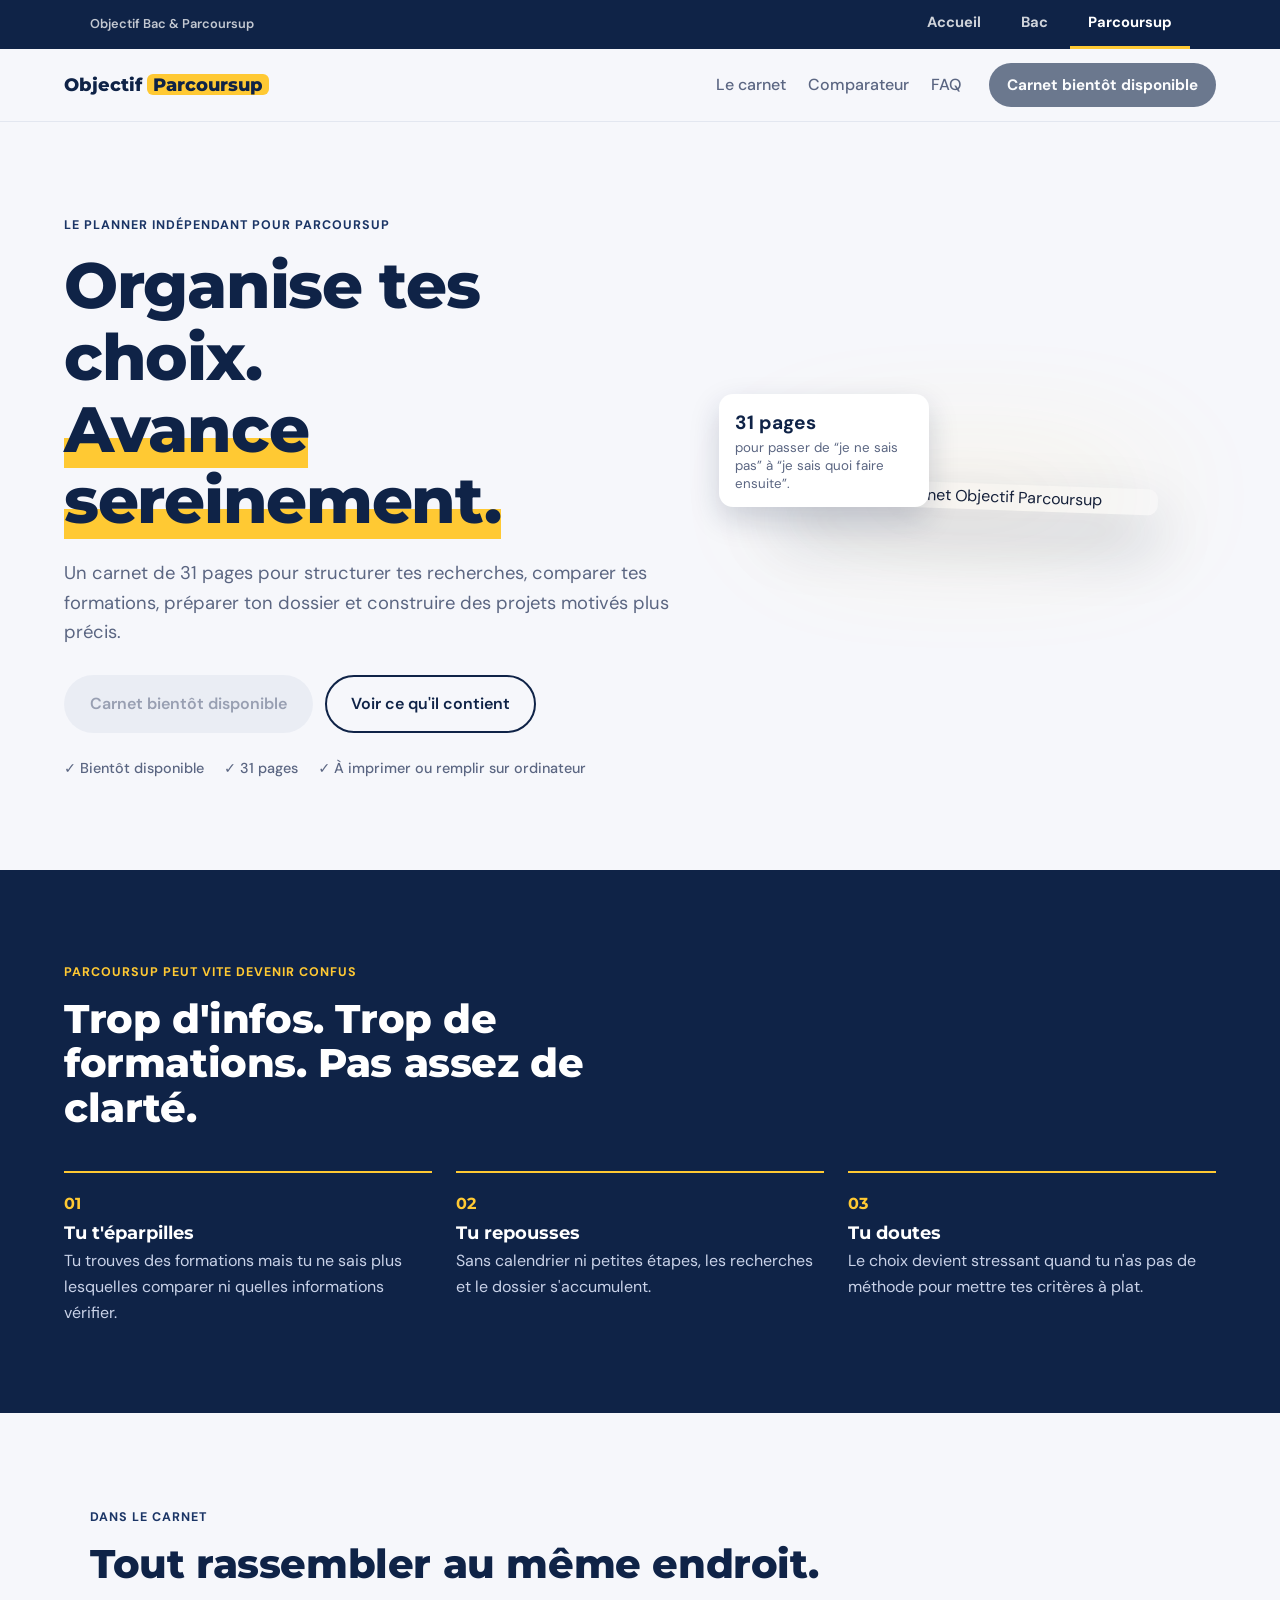
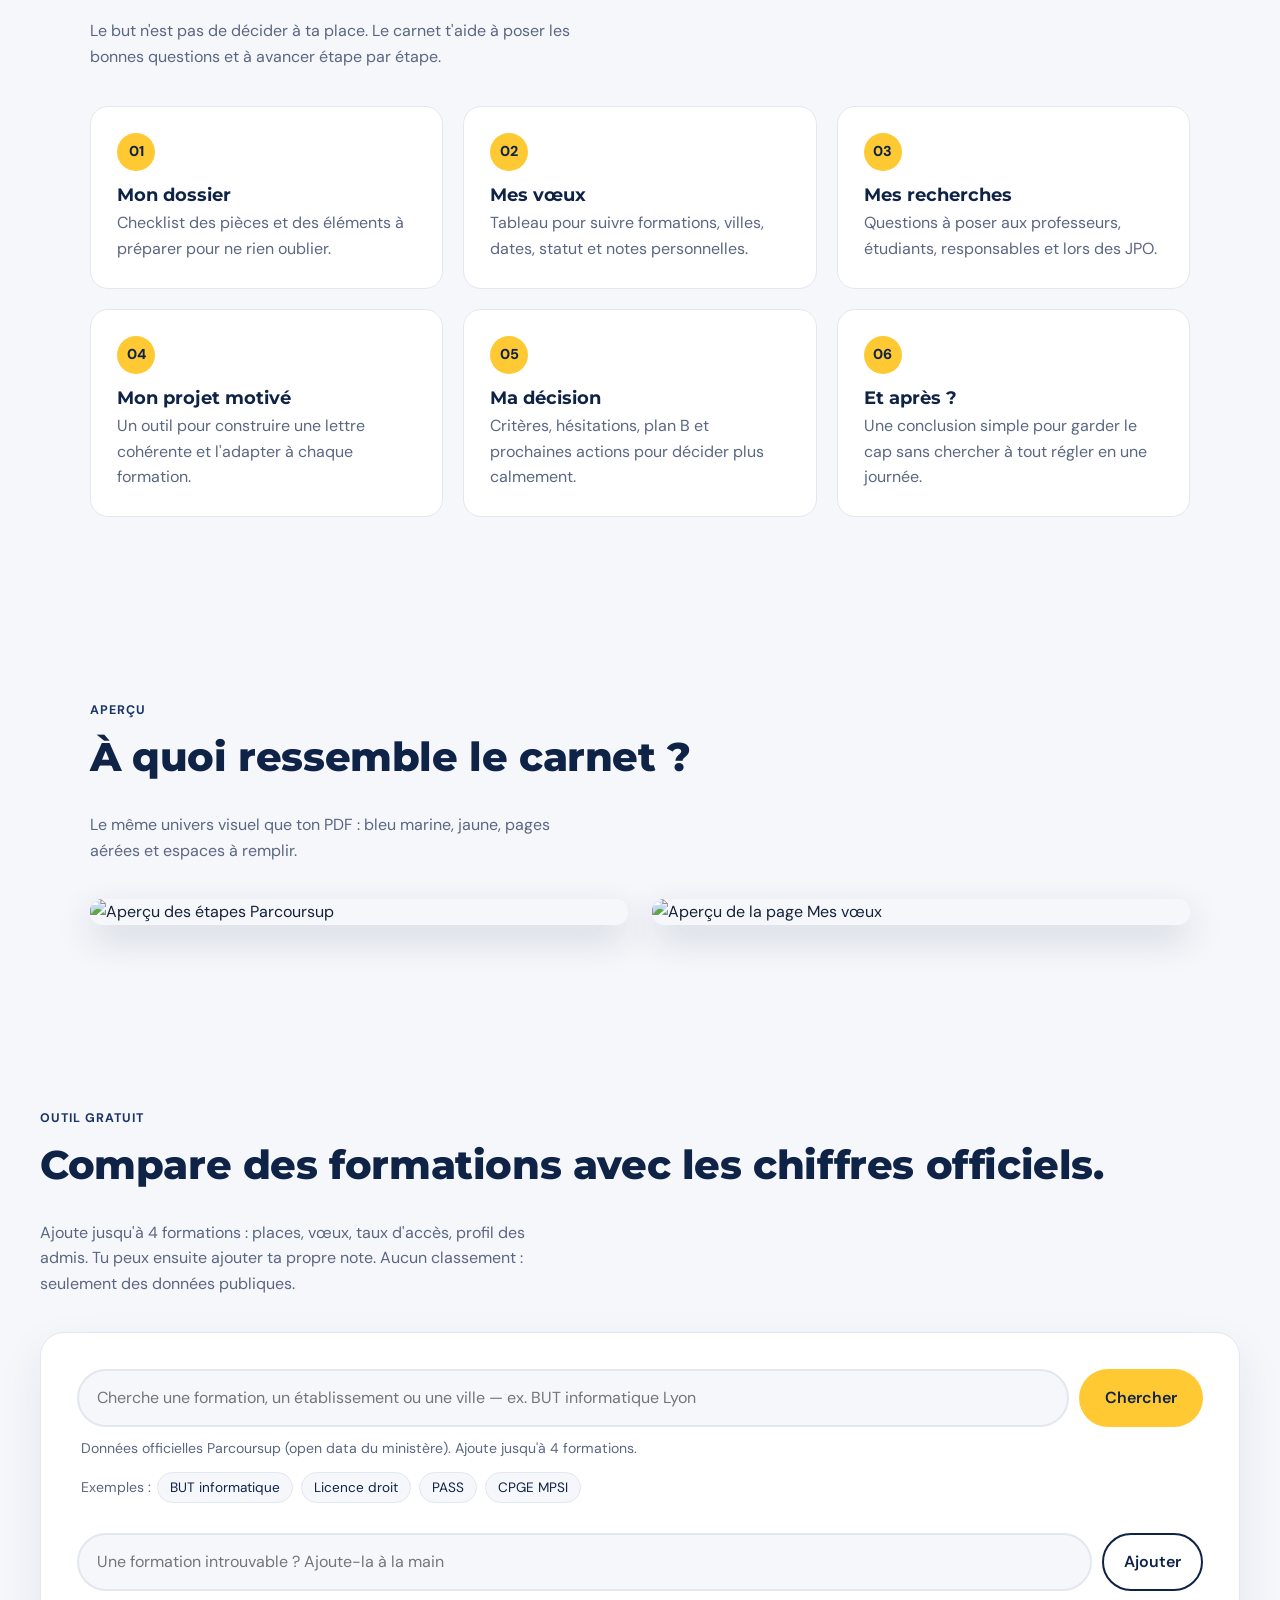
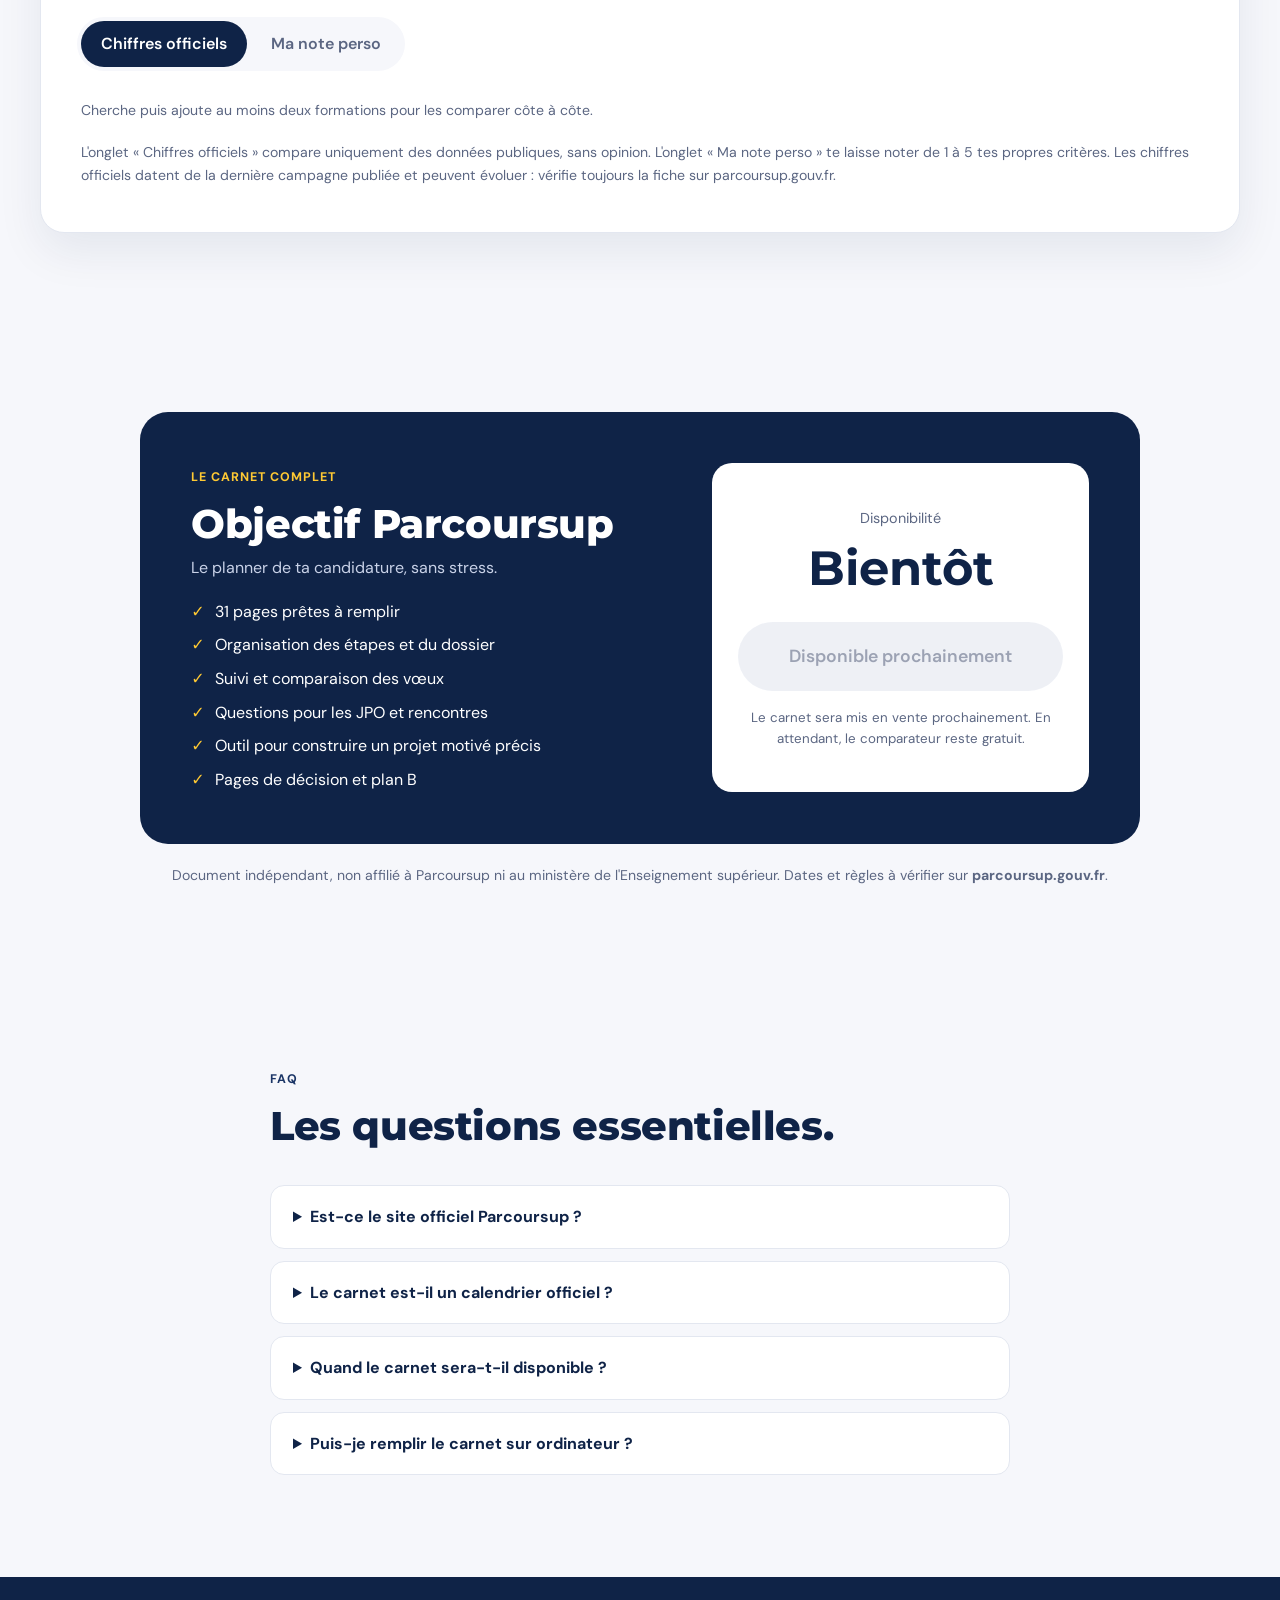
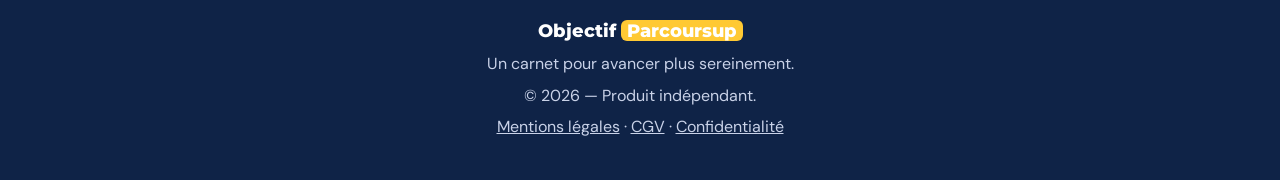
==== parcoursup.html @ d6056bd6 "Add files via upload" ====
<!doctype html>
<html lang="fr">
<head>
  <meta charset="utf-8" />
  <meta name="viewport" content="width=device-width, initial-scale=1" />
  <meta name="description" content="Objectif Parcoursup — le planner indépendant pour organiser ses vœux, son dossier et ses projets motivés plus sereinement." />
  <title>Objectif Parcoursup — Le planner de ta candidature</title>
  <link rel="icon" href="data:image/svg+xml,%3Csvg xmlns=%27http://www.w3.org/2000/svg%27 viewBox=%270 0 100 100%27%3E%3Crect width=%27100%27 height=%27100%27 rx=%2722%27 fill=%27%230f2347%27/%3E%3Ctext x=%2750%27 y=%2772%27 font-size=%2770%27 text-anchor=%27middle%27 fill=%27%23ffc933%27 font-family=%27Arial%27 font-weight=%27800%27%3EO%3C/text%3E%3C/svg%3E">
  <meta property="og:title" content="Objectif Parcoursup — Le planner de ta candidature">
  <meta property="og:description" content="Un carnet de 31 pages pour organiser tes vœux, ton dossier et tes projets motivés.">
  <meta property="og:type" content="website">
  <link rel="preconnect" href="https://fonts.googleapis.com">
  <link rel="preconnect" href="https://fonts.gstatic.com" crossorigin>
  <link href="https://fonts.googleapis.com/css2?family=DM+Sans:wght@400;500;600;700&family=Montserrat:wght@700;800&display=swap" rel="stylesheet">
  <link rel="stylesheet" href="style.css" />
</head>
<body>
<div class="sitebar"><div class="in"><span>Objectif Bac &amp; Parcoursup</span><nav><a href="index.html">Accueil</a><a href="bac.html">Bac</a><a href="parcoursup.html" class="on" aria-current="page">Parcoursup</a></nav></div></div>
  <header class="nav">
    <a class="brand" href="#top">Objectif <span>Parcoursup</span></a>
    <nav>
      <a href="#contenu">Le carnet</a>
      <a href="#comparateur">Comparateur</a>
      <a href="#faq">FAQ</a>
    </nav>
    <span class="nav-cta" style="opacity:.6;cursor:default" aria-disabled="true">Carnet bientôt disponible</span>
  </header>

  <main id="top">
    <section class="hero">
      <div class="hero-copy">
        <div class="eyebrow">LE PLANNER INDÉPENDANT POUR PARCOURSUP</div>
        <h1>Organise tes choix.<br><span>Avance sereinement.</span></h1>
        <p class="lead">Un carnet de 31 pages pour structurer tes recherches, comparer tes formations, préparer ton dossier et construire des projets motivés plus précis.</p>
        <div class="hero-actions">
          <span class="btn primary" style="opacity:.6;cursor:default" aria-disabled="true">Carnet bientôt disponible</span>
          <a class="btn secondary" href="#contenu">Voir ce qu'il contient</a>
        </div>
        <div class="trust"><span>✓ Bientôt disponible</span><span>✓ 31 pages</span><span>✓ À imprimer ou remplir sur ordinateur</span></div>
      </div>
      <div class="hero-product">
        <div class="glow"></div>
        <img src="assets/preview-cover.png" alt="Couverture du carnet Objectif Parcoursup" />
        <div class="floating-card"><b>31 pages</b><small>pour passer de “je ne sais pas” à “je sais quoi faire ensuite”.</small></div>
      </div>
    </section>

    <section class="problem">
      <div><span class="section-kicker">PARCOURSUP PEUT VITE DEVENIR CONFUS</span><h2>Trop d'infos. Trop de formations. Pas assez de clarté.</h2></div>
      <div class="problem-grid">
        <div><b>01</b><h3>Tu t'éparpilles</h3><p>Tu trouves des formations mais tu ne sais plus lesquelles comparer ni quelles informations vérifier.</p></div>
        <div><b>02</b><h3>Tu repousses</h3><p>Sans calendrier ni petites étapes, les recherches et le dossier s'accumulent.</p></div>
        <div><b>03</b><h3>Tu doutes</h3><p>Le choix devient stressant quand tu n'as pas de méthode pour mettre tes critères à plat.</p></div>
      </div>
    </section>

    <section id="contenu" class="content section">
      <div class="section-head"><div><span class="section-kicker">DANS LE CARNET</span><h2>Tout rassembler au même endroit.</h2></div><p>Le but n'est pas de décider à ta place. Le carnet t'aide à poser les bonnes questions et à avancer étape par étape.</p></div>
      <div class="feature-grid">
        <article><div class="num">01</div><h3>Mon dossier</h3><p>Checklist des pièces et des éléments à préparer pour ne rien oublier.</p></article>
        <article><div class="num">02</div><h3>Mes vœux</h3><p>Tableau pour suivre formations, villes, dates, statut et notes personnelles.</p></article>
        <article><div class="num">03</div><h3>Mes recherches</h3><p>Questions à poser aux professeurs, étudiants, responsables et lors des JPO.</p></article>
        <article><div class="num">04</div><h3>Mon projet motivé</h3><p>Un outil pour construire une lettre cohérente et l'adapter à chaque formation.</p></article>
        <article><div class="num">05</div><h3>Ma décision</h3><p>Critères, hésitations, plan B et prochaines actions pour décider plus calmement.</p></article>
        <article><div class="num">06</div><h3>Et après ?</h3><p>Une conclusion simple pour garder le cap sans chercher à tout régler en une journée.</p></article>
      </div>
    </section>

    <section class="previews section">
      <div class="section-head"><div><span class="section-kicker">APERÇU</span><h2>À quoi ressemble le carnet ?</h2></div><p>Le même univers visuel que ton PDF : bleu marine, jaune, pages aérées et espaces à remplir.</p></div>
      <div class="preview-grid">
        <img src="assets/preview-steps.png" alt="Aperçu des étapes Parcoursup" />
        <img src="assets/preview-voeux.png" alt="Aperçu de la page Mes vœux" />
      </div>
    </section>

    <section id="comparateur" class="comparator section">
      <div class="section-head"><div><span class="section-kicker">OUTIL GRATUIT</span><h2>Compare des formations avec les chiffres officiels.</h2></div><p>Ajoute jusqu'à 4 formations : places, vœux, taux d'accès, profil des admis. Tu peux ensuite ajouter ta propre note. Aucun classement : seulement des données publiques.</p></div>
      <div class="compare-box">
        <div class="search-row">
          <input id="q" type="search" placeholder="Cherche une formation, un établissement ou une ville — ex. BUT informatique Lyon" autocomplete="off" aria-label="Rechercher une formation" />
          <button class="btn primary" id="qBtn" type="button">Chercher</button>
        </div>
        <p id="qStatus" class="hint" aria-live="polite">Données officielles Parcoursup (open data du ministère). Ajoute jusqu'à 4 formations.</p>
        <p class="hint">Exemples : <button type="button" class="chip" data-q="BUT informatique">BUT informatique</button> <button type="button" class="chip" data-q="Licence droit">Licence droit</button> <button type="button" class="chip" data-q="PASS">PASS</button> <button type="button" class="chip" data-q="CPGE MPSI">CPGE MPSI</button></p>
        <ul id="qResults" class="q-results"></ul>
        <form id="manualForm" class="manual"><input id="manualName" placeholder="Une formation introuvable ? Ajoute-la à la main" aria-label="Ajouter une formation manuellement" /><button class="btn secondary" type="submit">Ajouter</button></form>
        <div class="tabs" role="tablist"><button type="button" role="tab" id="tabOff" aria-selected="true">Chiffres officiels</button><button type="button" role="tab" id="tabPerso" aria-selected="false">Ma note perso</button></div>
        <div id="officialResult" class="table-wrap" aria-live="polite"></div>
        <div id="compareResult" class="compare-grid" aria-live="polite" hidden></div>
        <p class="hint">L'onglet « Chiffres officiels » compare uniquement des données publiques, sans opinion. L'onglet « Ma note perso » te laisse noter de 1 à 5 tes propres critères. Les chiffres officiels datent de la dernière campagne publiée et peuvent évoluer : vérifie toujours la fiche sur parcoursup.gouv.fr.</p>
      </div>
    </section>

    <section id="acheter" class="buy section">
      <div class="buy-card">
        <div><span class="section-kicker">LE CARNET COMPLET</span><h2>Objectif Parcoursup</h2><p class="buy-sub">Le planner de ta candidature, sans stress.</p><ul><li>31 pages prêtes à remplir</li><li>Organisation des étapes et du dossier</li><li>Suivi et comparaison des vœux</li><li>Questions pour les JPO et rencontres</li><li>Outil pour construire un projet motivé précis</li><li>Pages de décision et plan B</li></ul></div>
        <div class="price"><div><span>Disponibilité</span><strong>Bientôt</strong></div><span class="btn primary big" style="opacity:.6;cursor:default" aria-disabled="true">Disponible prochainement</span><small>Le carnet sera mis en vente prochainement. En attendant, le comparateur reste gratuit.</small></div>
      </div>
      <p class="independent">Document indépendant, non affilié à Parcoursup ni au ministère de l'Enseignement supérieur. Dates et règles à vérifier sur <strong>parcoursup.gouv.fr</strong>.</p>
    </section>

    <section id="faq" class="faq section">
      <div class="section-head"><div><span class="section-kicker">FAQ</span><h2>Les questions essentielles.</h2></div></div>
      <details><summary>Est-ce le site officiel Parcoursup ?</summary><p>Non. Objectif Parcoursup est un produit indépendant conçu pour aider les candidats à s'organiser. Il n'est pas affilié à Parcoursup ni au ministère.</p></details>
      <details><summary>Le carnet est-il un calendrier officiel ?</summary><p>Non. Les dates et règles peuvent changer. Le carnet sert à organiser ta candidature et rappelle de vérifier les informations sur parcoursup.gouv.fr.</p></details>
      <details><summary>Quand le carnet sera-t-il disponible ?</summary><p>Le carnet sera mis en vente prochainement. Une fois disponible, tu le recevras en PDF juste après le paiement.</p></details>
      <details><summary>Puis-je remplir le carnet sur ordinateur ?</summary><p>Le carnet est conçu pour être imprimé ou utilisé comme support numérique selon l'outil PDF utilisé.</p></details>
    </section>
  </main>

  <footer><div class="brand">Objectif <span>Parcoursup</span></div><p>Un carnet pour avancer plus sereinement.</p><p>© 2026 — Produit indépendant.</p><p class="legal"><a href="mentions-legales.html">Mentions légales</a> · <a href="cgv.html">CGV</a> · <a href="confidentialite.html">Confidentialité</a></p></footer>
  <script src="compare.js"></script>
</body>
</html>
---- style.css ----
:root{--navy:#0f2347;--navy2:#1b3566;--yellow:#ffc933;--yellow2:#ffe49a;--bg:#f6f7fb;--card:#fff;--ink:#16213a;--mute:#5b6682;--line:#e3e7f0;--ok:#1f9d6b;--r:18px}
*{box-sizing:border-box}html{scroll-behavior:smooth;scroll-padding-top:84px}
body{margin:0;font-family:"DM Sans",system-ui,sans-serif;color:var(--ink);background:var(--bg);line-height:1.6;-webkit-font-smoothing:antialiased}
img{max-width:100%;display:block}
h1,h2,h3{font-family:"Montserrat","DM Sans",sans-serif;line-height:1.12;margin:0;color:var(--navy)}
h1{font-size:clamp(2.3rem,5.4vw,4rem);font-weight:800;letter-spacing:-.02em}
h1 span{background:linear-gradient(transparent 62%,var(--yellow) 62%)}
h2{font-size:clamp(1.7rem,3.4vw,2.5rem);font-weight:800;letter-spacing:-.01em}
h3{font-size:1.1rem;font-weight:700}
p{margin:0}
a{color:inherit}
:focus-visible{outline:3px solid var(--yellow);outline-offset:2px}

.nav{position:sticky;top:0;z-index:20;display:flex;align-items:center;gap:28px;padding:14px clamp(18px,5vw,64px);background:rgba(246,247,251,.92);backdrop-filter:blur(10px);border-bottom:1px solid var(--line)}
.brand{font-family:"Montserrat",sans-serif;font-weight:800;color:var(--navy);text-decoration:none;font-size:1.1rem}
.brand span{background:var(--yellow);padding:0 6px;border-radius:6px}
.nav nav{display:flex;gap:22px;margin-left:auto}
.nav nav a{text-decoration:none;font-weight:500;color:var(--mute)}
.nav nav a:hover{color:var(--navy)}
.nav-cta{background:var(--navy);color:#fff;text-decoration:none;font-weight:700;padding:10px 18px;border-radius:999px;font-size:.95rem}

.btn{display:inline-flex;align-items:center;justify-content:center;gap:6px;font:inherit;font-weight:600;padding:14px 24px;border-radius:999px;border:2px solid transparent;text-decoration:none;cursor:pointer;transition:transform .15s}
.btn:hover{transform:translateY(-2px)}
.btn.primary{background:var(--yellow);color:var(--navy)}
.btn.secondary{background:transparent;border-color:var(--navy);color:var(--navy)}
.btn.big{padding:18px 32px;font-size:1.1rem;background:var(--yellow)}

.hero{display:grid;grid-template-columns:1.1fr .9fr;gap:48px;align-items:center;padding:clamp(40px,7vw,96px) clamp(18px,5vw,64px);max-width:1280px;margin:0 auto}
.eyebrow,.section-kicker{display:inline-block;font-weight:700;font-size:.78rem;letter-spacing:.08em;color:var(--navy2);margin-bottom:14px}
.lead{font-size:1.15rem;color:var(--mute);margin:22px 0 28px;max-width:52ch}
.hero-actions{display:flex;flex-wrap:wrap;gap:12px}
.trust{display:flex;flex-wrap:wrap;gap:8px 20px;margin-top:24px;font-size:.9rem;color:var(--mute);font-weight:500}
.hero-product{position:relative;display:grid;place-items:center}
.hero-product img{position:relative;width:min(380px,80%);border-radius:10px;box-shadow:0 30px 60px rgba(15,35,71,.25);transform:rotate(2deg)}
.glow{position:absolute;inset:8% 8%;background:var(--yellow);border-radius:50%;filter:blur(70px);opacity:.45}
.floating-card{position:absolute;left:0;bottom:6%;max-width:210px;background:#fff;border-radius:14px;padding:14px 16px;box-shadow:0 12px 30px rgba(15,35,71,.18)}
.floating-card b{display:block;color:var(--navy);font-size:1.2rem}
.floating-card small{color:var(--mute);line-height:1.35;display:block}

.problem{background:var(--navy);color:#fff;padding:clamp(48px,7vw,88px) clamp(18px,5vw,64px)}
.problem>div:first-child,.problem-grid{max-width:1180px;margin:0 auto}
.problem h2{color:#fff;max-width:20ch}
.problem .section-kicker{color:var(--yellow)}
.problem-grid{display:grid;grid-template-columns:repeat(3,1fr);gap:24px;margin-top:40px}
.problem-grid>div{border-top:2px solid var(--yellow);padding-top:18px}
.problem-grid b{color:var(--yellow);font-family:"Montserrat",sans-serif}
.problem-grid h3{color:#fff;margin:6px 0}
.problem-grid p{color:#c9d2e8}

.section{max-width:1180px;margin:0 auto;padding:clamp(48px,7vw,96px) clamp(18px,5vw,40px)}
.section-head{display:flex;justify-content:space-between;align-items:end;gap:32px;margin-bottom:36px;flex-wrap:wrap}
.section-head>p{max-width:46ch;color:var(--mute)}
.feature-grid{display:grid;grid-template-columns:repeat(3,1fr);gap:20px}
.feature-grid article{background:var(--card);border:1px solid var(--line);border-radius:var(--r);padding:26px}
.num{width:38px;height:38px;border-radius:50%;background:var(--yellow);color:var(--navy);font-weight:800;display:grid;place-items:center;margin-bottom:14px;font-size:.9rem}
.feature-grid p{color:var(--mute);margin-top:6px}
.preview-grid{display:grid;grid-template-columns:1fr 1fr;gap:24px}
.preview-grid img{border-radius:12px;box-shadow:0 14px 36px rgba(15,35,71,.16);width:100%}

.comparator{max-width:1280px}
.compare-box{background:var(--card);border:1px solid var(--line);border-radius:24px;padding:clamp(18px,3vw,36px);box-shadow:0 18px 46px rgba(15,35,71,.08)}
.search-row,.manual{display:flex;gap:10px}
.compare-box input[type=search],.manual input{flex:1;min-width:0;font:inherit;padding:14px 18px;border:2px solid var(--line);border-radius:999px;background:var(--bg)}
.compare-box input[type=search]:focus,.manual input:focus{border-color:var(--navy);outline:none}
.hint{font-size:.88rem;color:var(--mute);margin:10px 4px}
.q-results{list-style:none;margin:6px 0 0;padding:0;display:grid;gap:8px}
.q-results li{display:flex;justify-content:space-between;align-items:center;gap:14px;padding:12px 16px;border:1px solid var(--line);border-radius:14px}
.q-results strong{display:block;color:var(--navy)}
.q-results small{color:var(--mute)}
.q-results button,.remove{font:inherit;font-weight:600;background:var(--navy);color:#fff;border:0;border-radius:999px;padding:8px 16px;cursor:pointer;white-space:nowrap}
.q-results button:disabled{opacity:.4;cursor:default}
.manual{margin:18px 0 6px}
.manual .btn{padding:10px 20px}
.compare-grid{display:grid;grid-template-columns:repeat(auto-fit,minmax(230px,1fr));gap:16px;margin-top:22px}
.compare-grid:empty{display:none}
.fcard{border:2px solid var(--line);border-radius:var(--r);padding:20px;display:flex;flex-direction:column;gap:12px;position:relative}
.fcard.best{border-color:var(--yellow);background:#fffbea}
.badge{position:absolute;top:-12px;left:16px;background:var(--yellow);color:var(--navy);font-weight:700;font-size:.78rem;padding:3px 12px;border-radius:999px}
.fcard h3{font-size:1rem;padding-right:4px}
.fcard .sub{color:var(--mute);font-size:.88rem;margin-top:-6px}
.stats{display:grid;gap:8px;font-size:.88rem}
.stats div{display:flex;justify-content:space-between;gap:8px;border-bottom:1px dashed var(--line);padding-bottom:6px}
.stats b{color:var(--navy);text-align:right}
.bar{height:8px;border-radius:99px;background:var(--line);overflow:hidden;margin-top:-2px}
.bar i{display:block;height:100%;background:var(--ok)}
.rate{display:grid;gap:2px;font-size:.88rem;font-weight:500}
.rate span{display:flex;justify-content:space-between}
.rate input{width:100%;accent-color:var(--navy)}
.score{margin-top:auto;display:flex;justify-content:space-between;align-items:baseline;background:var(--navy);color:#fff;padding:10px 16px;border-radius:12px}
.score strong{font-family:"Montserrat",sans-serif;font-size:1.4rem;color:var(--yellow)}
.remove{background:transparent;color:var(--mute);border:1px solid var(--line);padding:6px 12px;font-size:.82rem}

.buy{max-width:1080px}
.buy-card{display:grid;grid-template-columns:1.3fr 1fr;gap:32px;background:var(--navy);color:#fff;border-radius:28px;padding:clamp(24px,4vw,52px)}
.buy-card h2{color:#fff}.buy-card .section-kicker{color:var(--yellow)}
.buy-sub{color:#c9d2e8;margin:8px 0 18px}
.buy-card ul{list-style:none;padding:0;margin:0;display:grid;gap:8px}
.buy-card li::before{content:"✓";color:var(--yellow);font-weight:800;margin-right:10px}
.price{background:#fff;color:var(--ink);border-radius:20px;padding:26px;display:flex;flex-direction:column;gap:16px;justify-content:center;text-align:center}
.price span{display:block;color:var(--mute);font-size:.9rem}
.price strong{font-family:"Montserrat",sans-serif;font-size:3rem;color:var(--navy)}
.price small{color:var(--mute)}
.independent{margin-top:20px;font-size:.88rem;color:var(--mute);text-align:center}

.faq{max-width:820px}
.faq details{background:var(--card);border:1px solid var(--line);border-radius:14px;padding:18px 22px;margin-bottom:12px}
.faq summary{cursor:pointer;font-weight:700;color:var(--navy)}
.faq details p{margin-top:10px;color:var(--mute)}
footer{background:var(--navy);color:#c9d2e8;text-align:center;padding:40px 20px;display:grid;gap:6px}
footer .brand{color:#fff;justify-self:center}

@media(max-width:900px){
 .hero,.buy-card{grid-template-columns:1fr}
 .problem-grid,.feature-grid{grid-template-columns:1fr 1fr}
 .nav nav{display:none}.nav-cta{margin-left:auto}
}
@media(max-width:600px){
 .problem-grid,.feature-grid,.preview-grid{grid-template-columns:1fr}
 .search-row,.manual{flex-direction:column}
 .floating-card{position:static;margin-top:16px;max-width:none}
}
@media(prefers-reduced-motion:reduce){*{scroll-behavior:auto!important;transition:none!important}}

[hidden]{display:none!important}
.tabs{display:inline-flex;gap:4px;background:var(--bg);padding:4px;border-radius:999px;margin-top:20px}
.tabs button{font:inherit;font-weight:600;border:0;background:transparent;color:var(--mute);padding:10px 20px;border-radius:999px;cursor:pointer}
.tabs button[aria-selected=true]{background:var(--navy);color:#fff}
.table-wrap{overflow-x:auto;margin-top:18px}
.otable{width:100%;border-collapse:collapse;min-width:560px;font-size:.95rem}
.otable th,.otable td{padding:12px 14px;border-bottom:1px solid var(--line);text-align:left;vertical-align:top}
.otable thead th{color:var(--navy);font-family:"Montserrat",sans-serif;font-size:.95rem;min-width:170px}
.otable thead th .remove{display:block;margin-top:8px}
.otable tbody th{color:var(--mute);font-weight:500;white-space:nowrap}
.otable td.top{background:#fff3c4;font-weight:700;color:var(--navy)}
footer .legal a{color:#c9d2e8}
.doc{max-width:760px;margin:0 auto;padding:48px 20px 80px}
.doc h1{font-size:clamp(1.8rem,4vw,2.6rem);margin-bottom:8px}
.doc h2{font-size:1.25rem;margin:32px 0 8px}
.doc p,.doc li{color:#34405c;margin:8px 0}
.doc .todo{background:#fff3c4;padding:0 4px;border-radius:4px}
.doc .note{background:#fff;border:1px solid var(--line);border-left:4px solid var(--yellow);padding:14px 18px;border-radius:10px;margin:20px 0}
.chip{font:inherit;font-size:.85rem;border:1px solid var(--line);background:var(--bg);color:var(--navy);border-radius:999px;padding:4px 12px;cursor:pointer;margin:2px}.chip:hover{border-color:var(--navy)}.hint.empty{grid-column:1/-1}

/* ===== Fusion Bac + Parcoursup ===== */
:root{--mint:#3ddc97;--mint2:#d9f7ea}
.brand span{white-space:nowrap}
.hero2{max-width:1180px;margin:0 auto;padding:clamp(40px,7vw,92px) clamp(18px,5vw,40px) clamp(24px,4vw,48px)}
.hero2 h1{max-width:16ch}
.hero2 .lead{max-width:60ch}
.paths{display:grid;grid-template-columns:1fr 1fr;gap:20px;margin-top:34px}
.path{border-radius:24px;padding:clamp(22px,3vw,34px);display:flex;flex-direction:column;gap:10px;text-decoration:none;color:var(--ink)}
.path.bac{background:var(--mint2);border:2px solid var(--mint)}
.path.pcs{background:#fff3c4;border:2px solid var(--yellow)}
.path h2{font-size:clamp(1.3rem,2.4vw,1.8rem)}
.path p{color:#34405c}
.path .meta{font-weight:700;color:var(--navy)}
.path .btn{align-self:flex-start;margin-top:auto}
.path.bac .btn.primary{background:var(--mint)}
.jsteps{display:grid;grid-template-columns:repeat(3,1fr);gap:18px;margin-top:26px;counter-reset:j}
.jsteps div{background:var(--card);border:1px solid var(--line);border-radius:var(--r);padding:22px;position:relative}
.jsteps b{display:grid;place-items:center;width:34px;height:34px;border-radius:50%;background:var(--navy);color:#fff;margin-bottom:10px}
.jsteps p{color:var(--mute);margin-top:4px}
.jsteps a{display:inline-block;margin-top:10px;font-weight:700;color:var(--navy2)}
.zone-bac .section-kicker{color:#16a06a}
.bnotice{margin:0 0 22px}.bnotice div{background:#fff8dd;border:1px solid #f0dd96;border-radius:12px;padding:12px 18px;font-size:.95rem}
.btools{display:flex;flex-wrap:wrap;gap:12px;align-items:center;margin:20px 0 14px}
.btools input{flex:1;min-width:220px;font:inherit;padding:12px 18px;border:2px solid var(--line);border-radius:999px;background:#fff}
.btools input:focus{border-color:var(--navy);outline:none}
.bchips{display:flex;flex-wrap:wrap;gap:8px;flex-basis:100%}
.bchip{font:inherit;font-weight:600;font-size:.9rem;border:1px solid var(--line);background:#fff;color:var(--navy);border-radius:999px;padding:8px 16px;cursor:pointer}
.bchip[aria-pressed=true]{background:var(--navy);border-color:var(--navy);color:#fff}
.bgrid{display:grid;grid-template-columns:repeat(auto-fill,minmax(250px,1fr));gap:16px}
.bcard{background:var(--card);border:1px solid var(--line);border-radius:var(--r);padding:20px;display:flex;flex-direction:column;gap:6px}
.bcard.bpack{border:2px solid var(--mint);background:#f3fdf8}
.bcard small{color:var(--mute)}.btag{color:var(--navy2);font-weight:700;font-size:.8rem}
.brow{display:flex;justify-content:space-between;align-items:center;gap:10px;margin-top:auto;padding-top:14px}
.bprice{font-family:"Montserrat",sans-serif;font-weight:800;font-size:1.3rem;color:var(--navy)}
.bcard .btn{padding:9px 16px;font-size:.92rem}
.bcard .btn.primary{background:var(--mint)}
.btn[aria-disabled=true]{background:var(--line);color:var(--mute);cursor:default}
.bcount{color:var(--mute);font-size:.92rem;margin:8px 0 12px}
.bempty{padding:28px;text-align:center;color:var(--mute);background:#fff;border:1px dashed var(--line);border-radius:var(--r);grid-column:1/-1}
.subhead{font-size:1.25rem;margin:34px 0 4px}
.doc{max-width:760px;margin:0 auto;padding:48px 20px 80px}
.doc h1{font-size:clamp(1.8rem,4vw,2.5rem);margin-bottom:8px}
.doc h2{font-size:1.2rem;margin:28px 0 8px}.doc p,.doc li{color:#34405c;margin:8px 0}
@media(max-width:800px){.paths,.jsteps{grid-template-columns:1fr}}
/* Barre d'onglets du site */
.sitebar{background:var(--navy);color:#fff}
.sitebar .in{max-width:1180px;margin:0 auto;padding:0 clamp(18px,5vw,40px);display:flex;align-items:center;justify-content:space-between;gap:12px}
.sitebar span{font-size:.8rem;opacity:.75;font-weight:600}
.sitebar nav{display:flex;gap:4px}
.sitebar a{color:#fff;text-decoration:none;font-weight:700;font-size:.92rem;padding:11px 18px;border-bottom:3px solid transparent;opacity:.8}
.sitebar a:hover{opacity:1}
.sitebar a.on{opacity:1;border-bottom-color:var(--yellow)}
@media(max-width:560px){.sitebar span{display:none}.sitebar nav{width:100%;justify-content:space-around}}
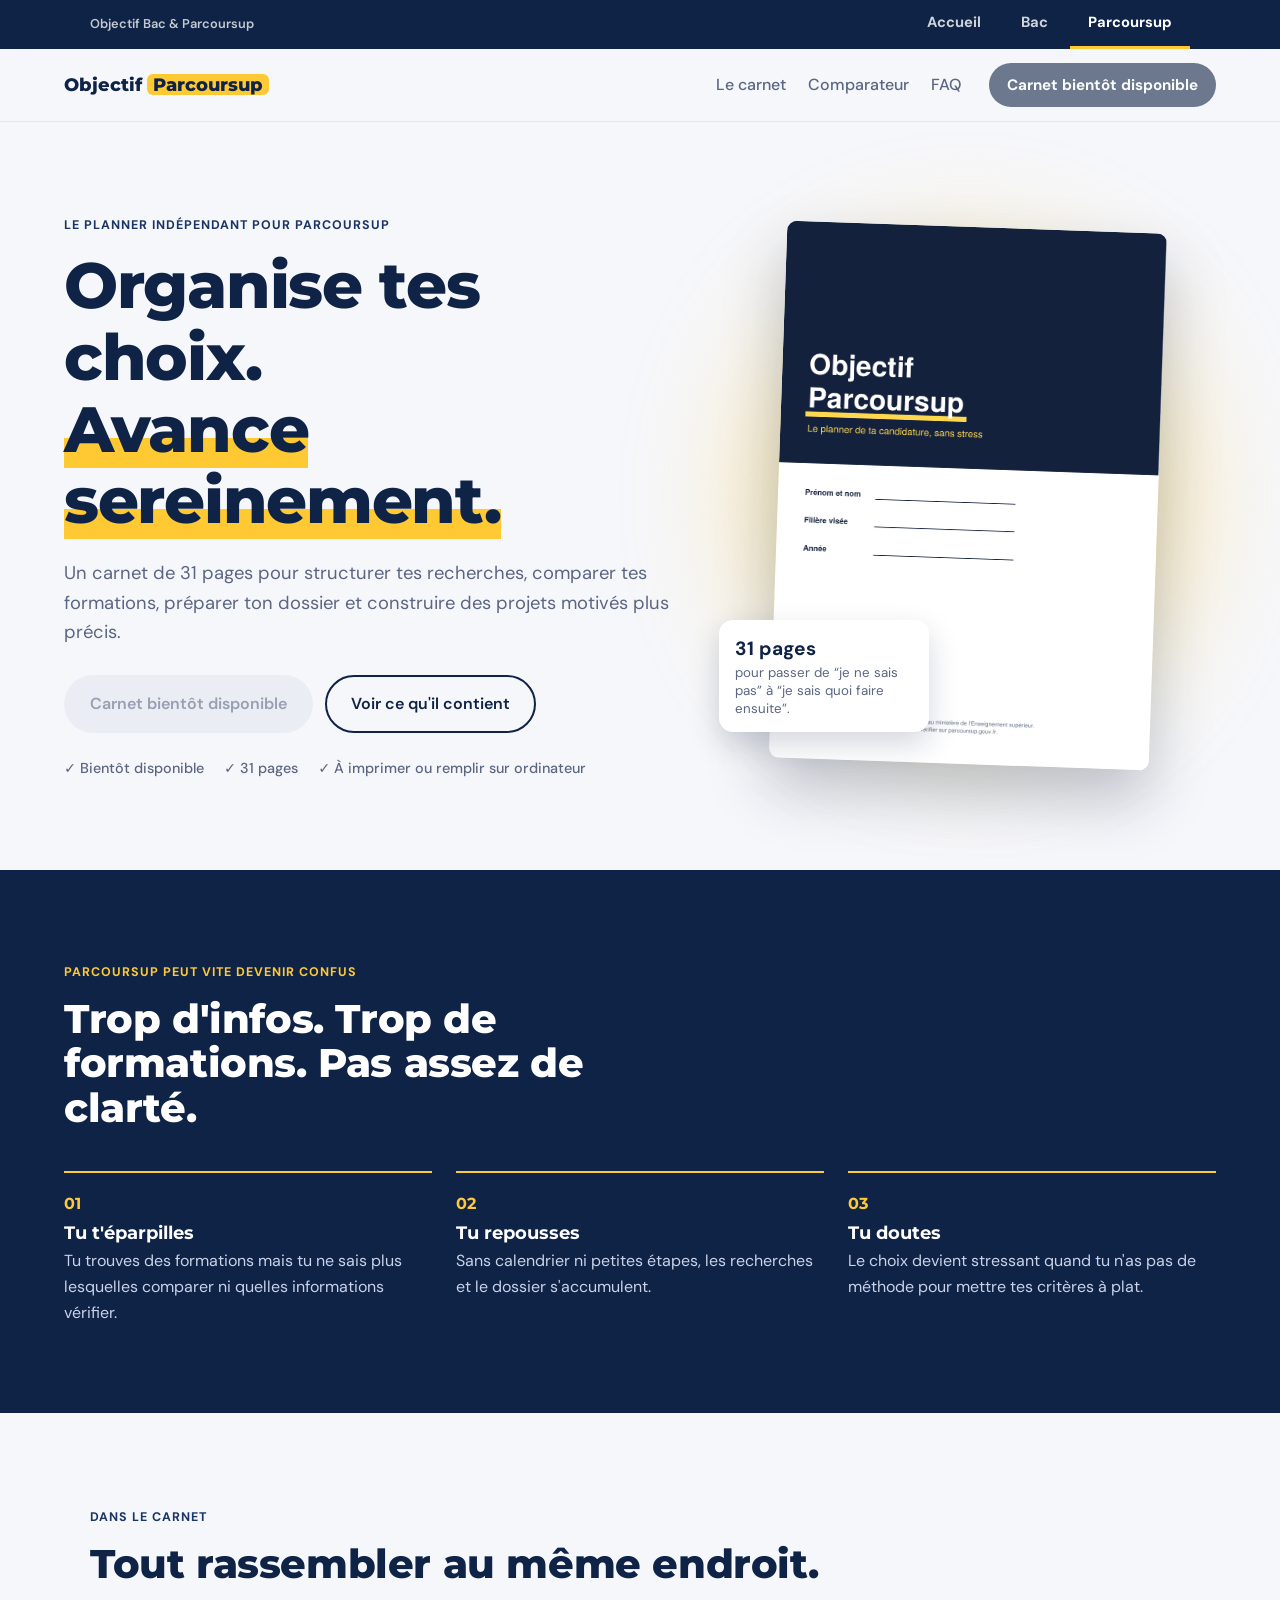
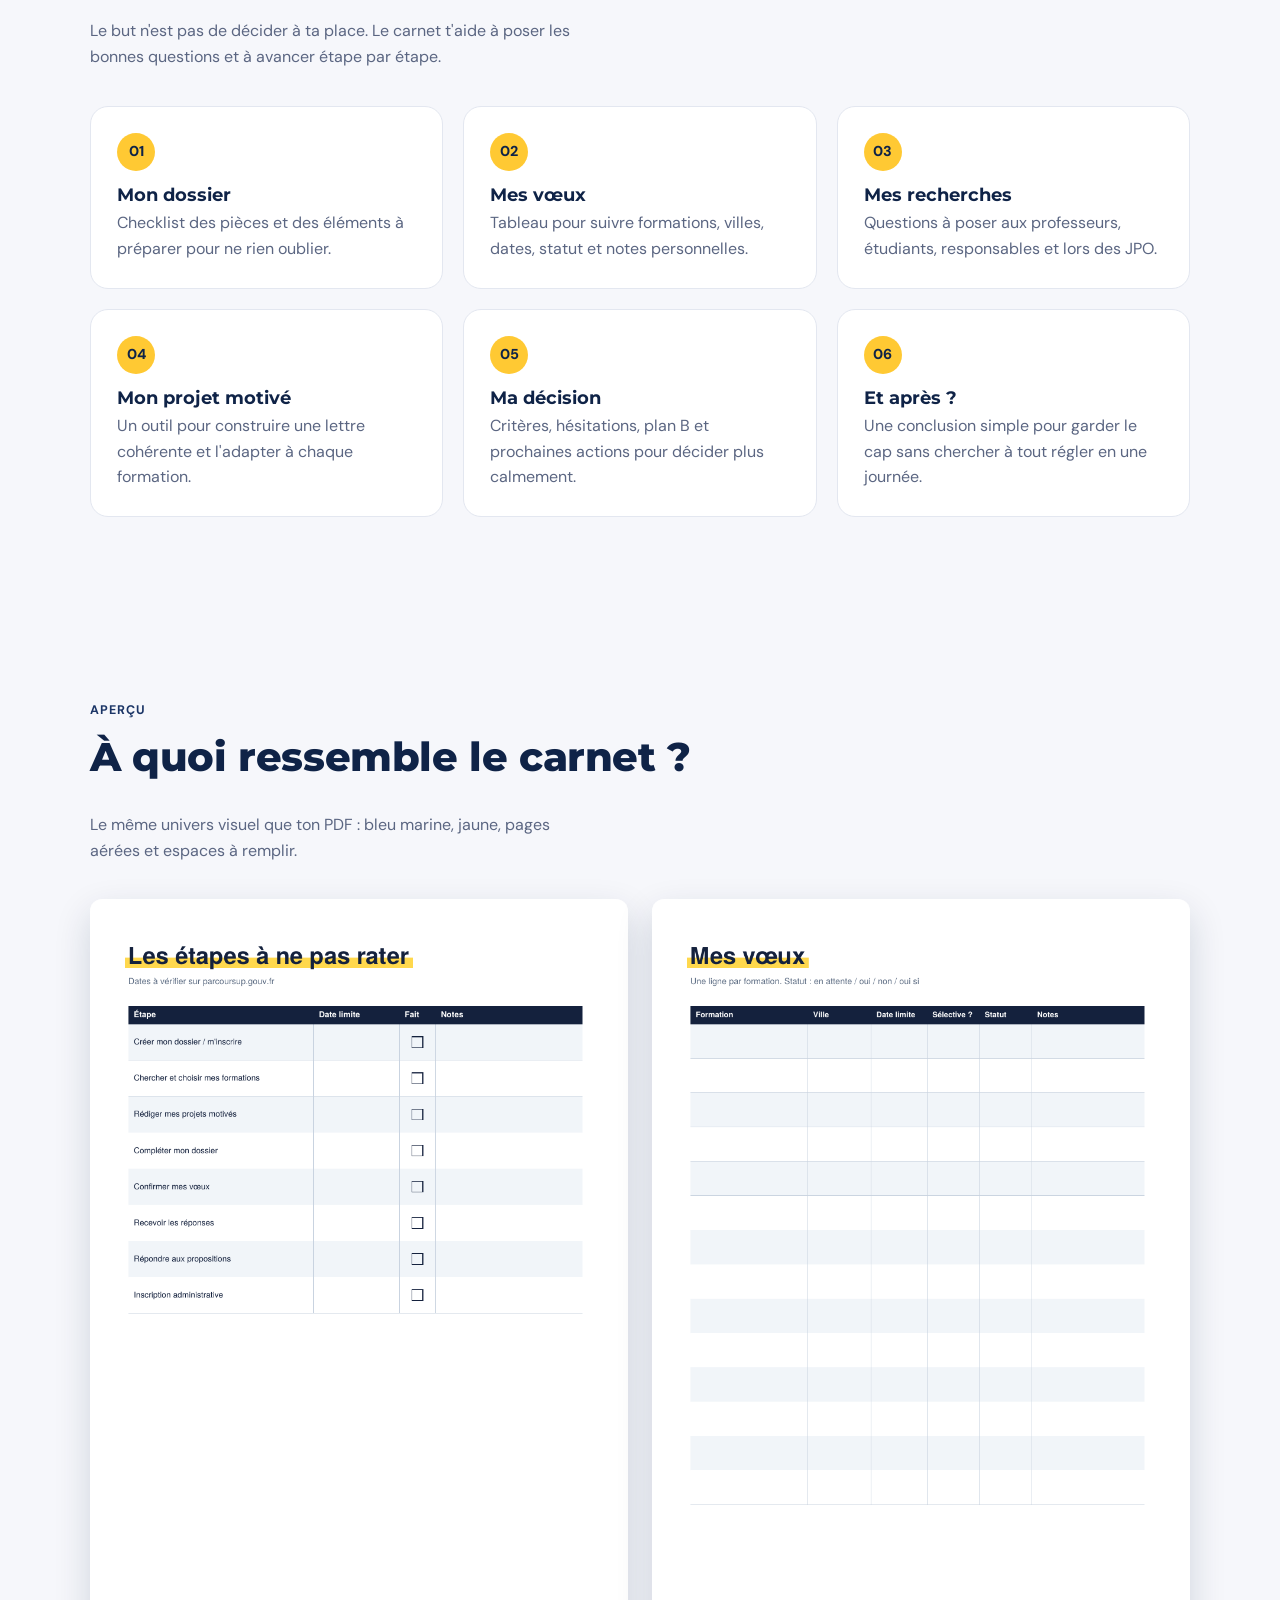
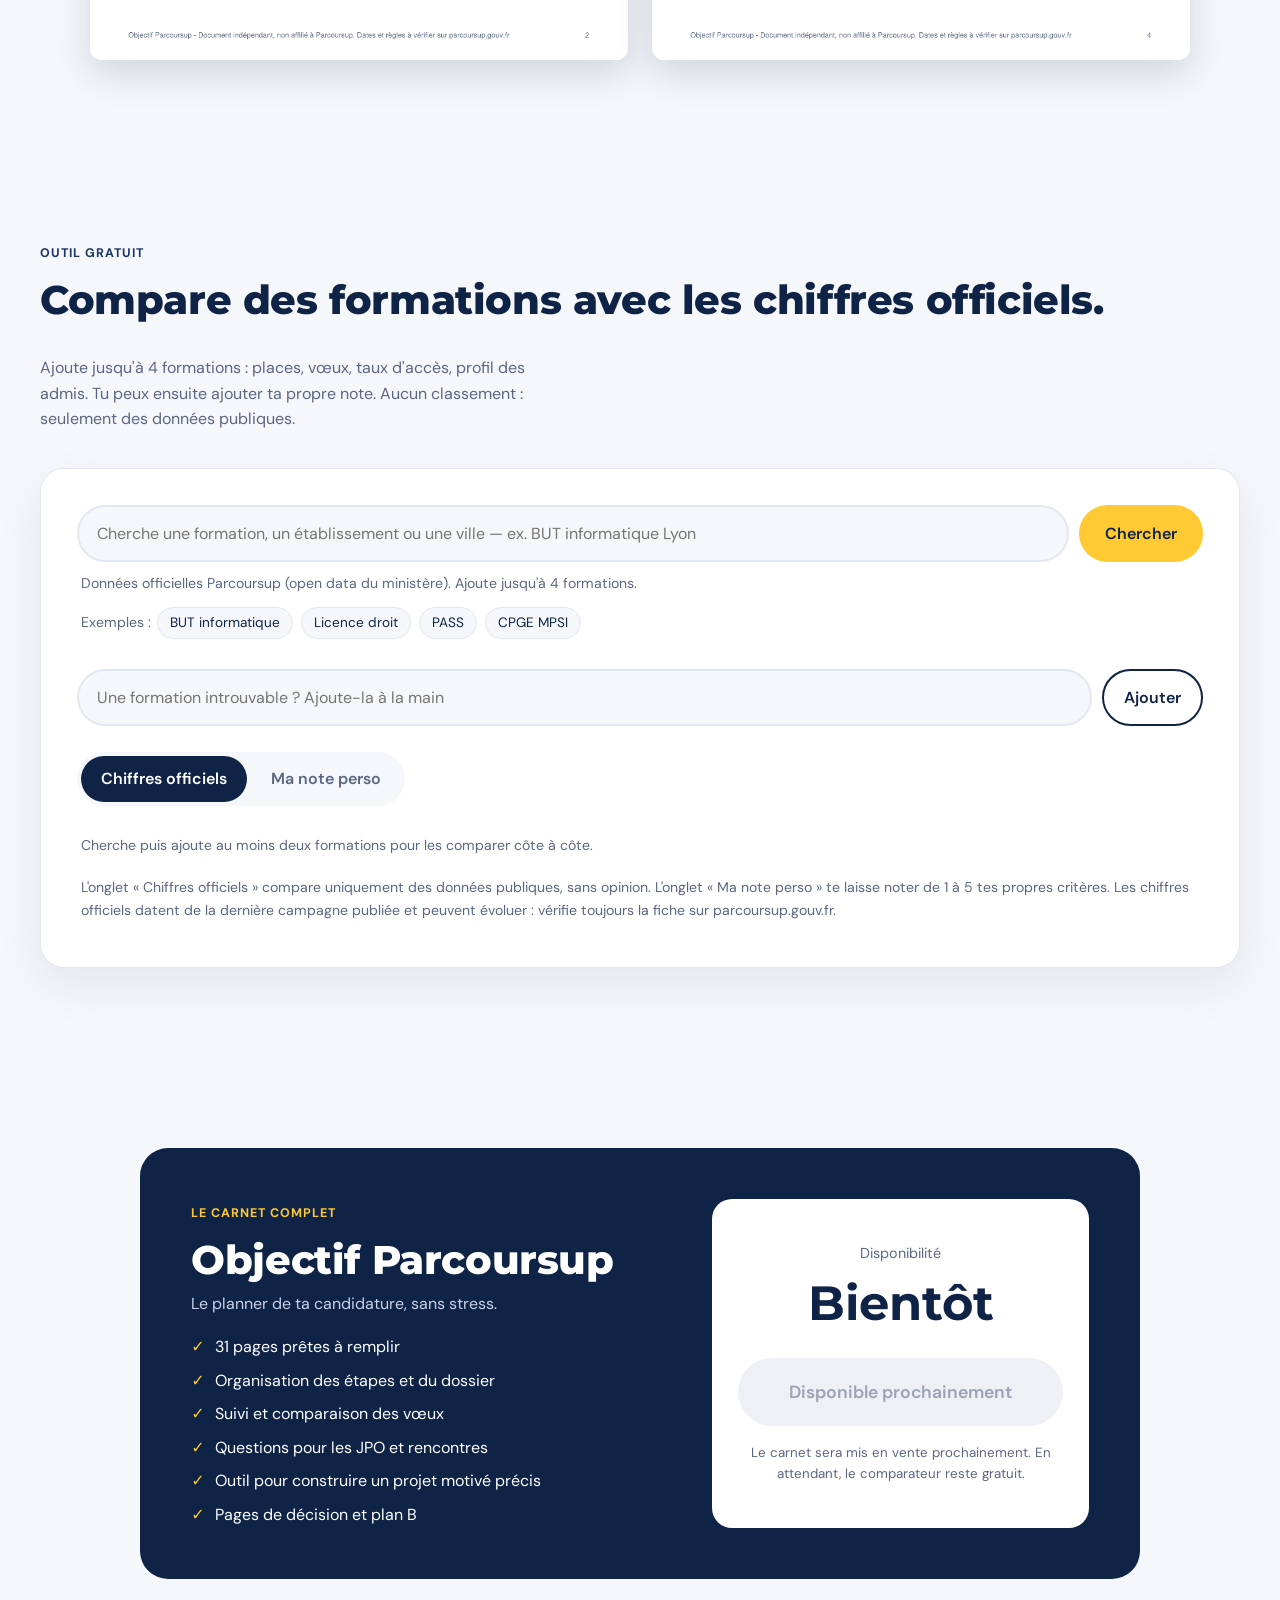
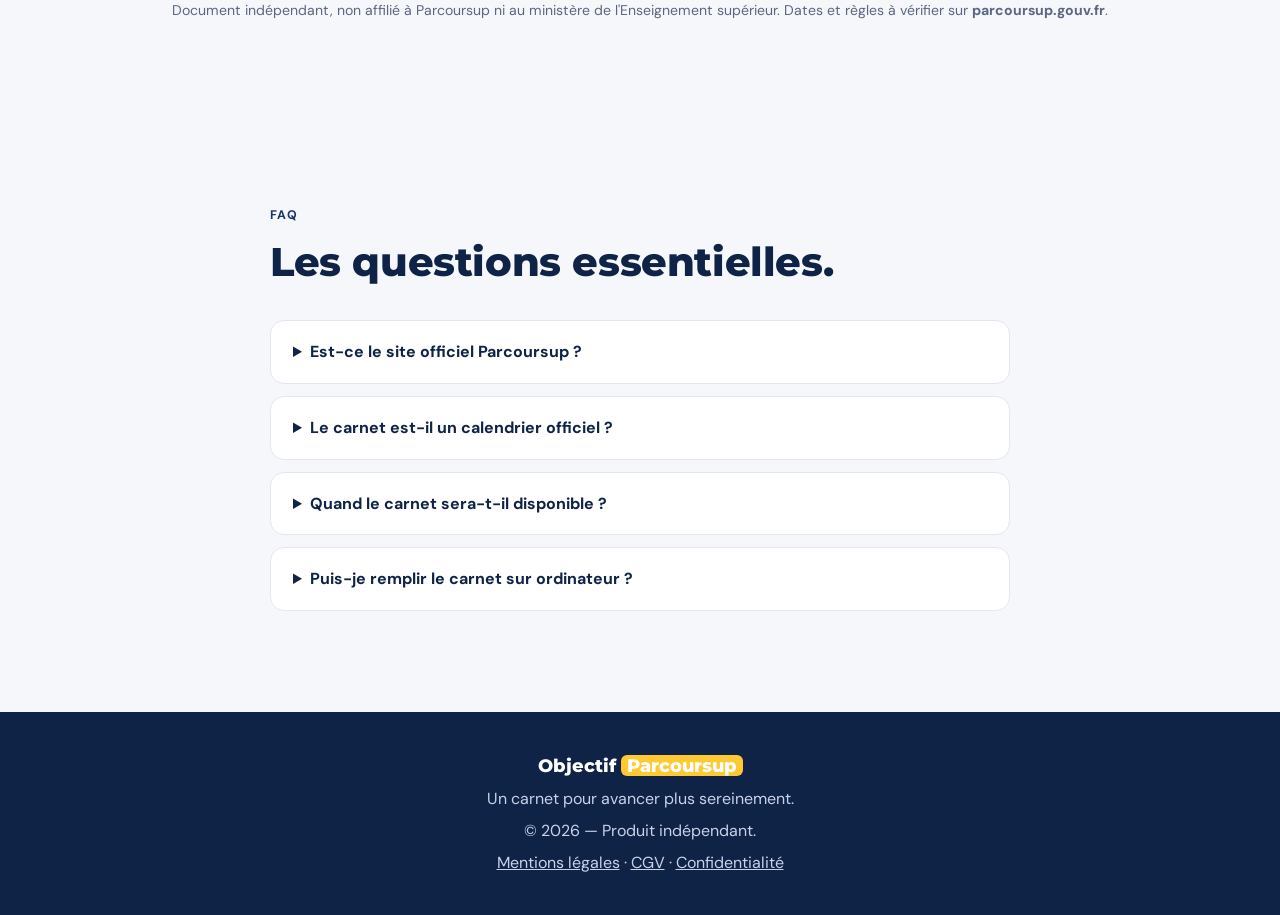
==== commit f0035b05: "Add files via upload" ====
--- a/parcoursup.html
+++ b/parcoursup.html
@@ -40,7 +40,7 @@
       </div>
       <div class="hero-product">
         <div class="glow"></div>
-        <img src="assets/preview-cover.png" alt="Couverture du carnet Objectif Parcoursup" />
+        <img src="preview-cover.png" alt="Couverture du carnet Objectif Parcoursup" />
         <div class="floating-card"><b>31 pages</b><small>pour passer de “je ne sais pas” à “je sais quoi faire ensuite”.</small></div>
       </div>
     </section>
@@ -69,8 +69,8 @@
     <section class="previews section">
       <div class="section-head"><div><span class="section-kicker">APERÇU</span><h2>À quoi ressemble le carnet ?</h2></div><p>Le même univers visuel que ton PDF : bleu marine, jaune, pages aérées et espaces à remplir.</p></div>
       <div class="preview-grid">
-        <img src="assets/preview-steps.png" alt="Aperçu des étapes Parcoursup" />
-        <img src="assets/preview-voeux.png" alt="Aperçu de la page Mes vœux" />
+        <img src="preview-steps.png" alt="Aperçu des étapes Parcoursup" />
+        <img src="preview-voeux.png" alt="Aperçu de la page Mes vœux" />
       </div>
     </section>
 
